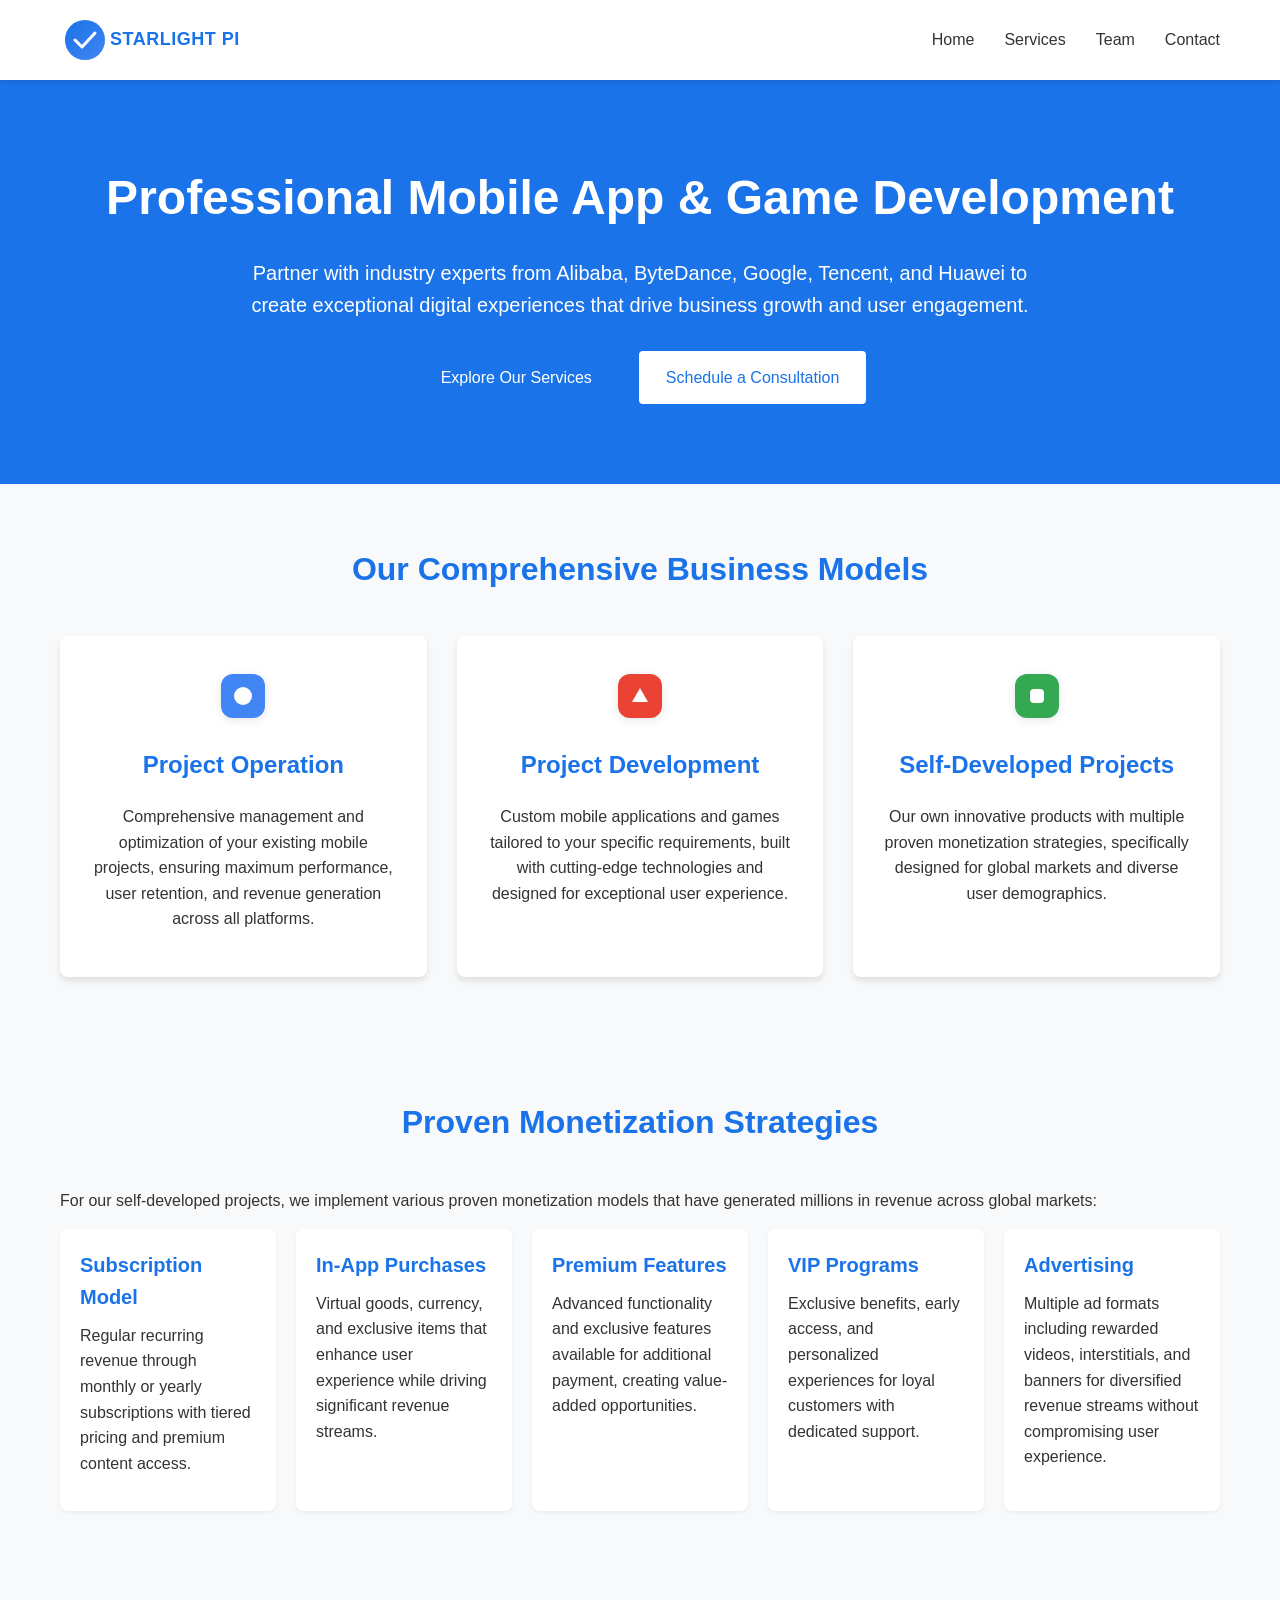
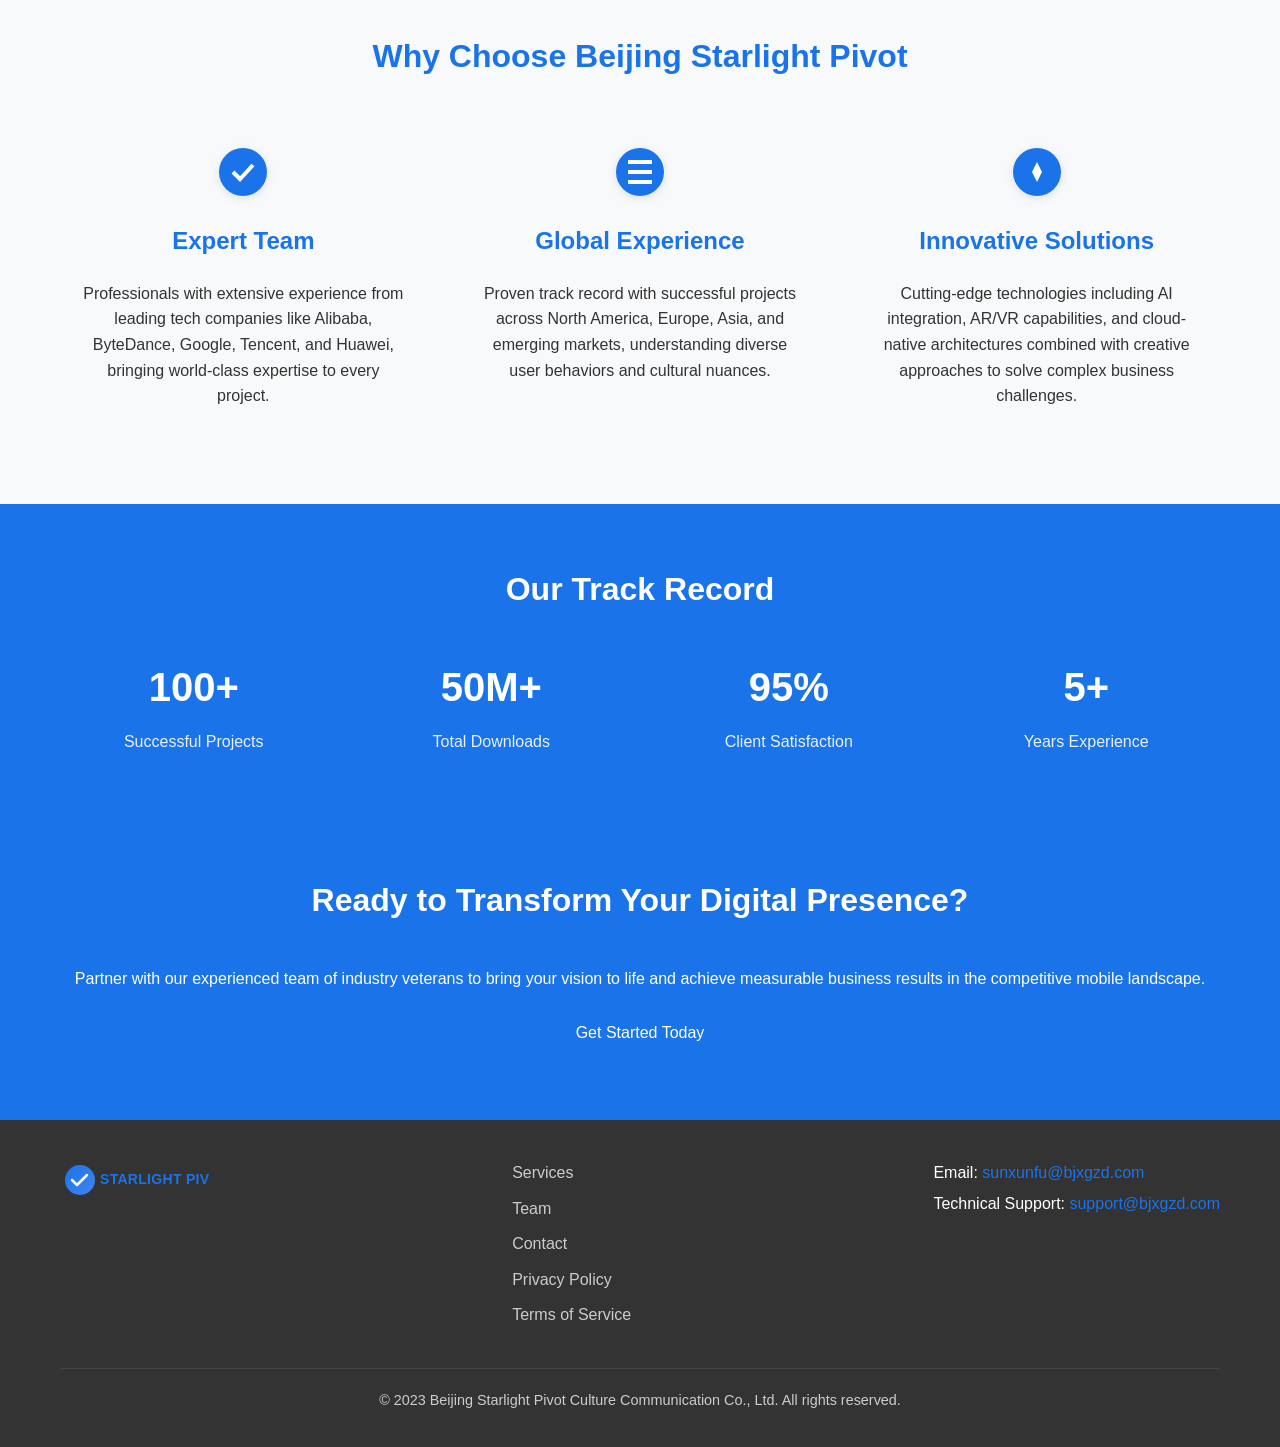
==== index.html @ 8cad846f "work" ====
<!DOCTYPE html>
<html lang="en">
<head>
    <meta charset="UTF-8">
    <meta name="viewport" content="width=device-width, initial-scale=1.0">
    <meta name="description" content="Beijing Starlight Pivot Culture Communication Co., Ltd - Professional mobile application and game development services for global markets with expertise from top tech companies">
    <meta name="keywords" content="mobile app development, game development, app operation, custom development, Beijing Starlight Pivot, Alibaba, ByteDance, Google, Tencent, Huawei">
    <title>Beijing Starlight Pivot Culture Communication Co., Ltd</title>
    <link rel="stylesheet" href="css/styles.css">
    <link rel="canonical" href="https://bjxgzd.com">
    <link rel="alternate" hreflang="en" href="https://bjxgzd.com">
    <link rel="alternate" hreflang="zh" href="https://bjxgzd.com/zh">
</head>
<body>
    <!-- Header -->
    <header class="header">
        <div class="container">
            <div class="logo">
                <svg width="180" height="50" viewBox="0 0 180 50">
                    <defs>
                        <linearGradient id="logoGradient" x1="0%" y1="0%" x2="100%" y2="100%">
                            <stop offset="0%" style="stop-color:#1a73e8;stop-opacity:1" />
                            <stop offset="100%" style="stop-color:#4285f4;stop-opacity:1" />
                        </linearGradient>
                        <filter id="logoGlow" x="-20%" y="-20%" width="140%" height="140%">
                            <feGaussianBlur in="SourceAlpha" stdDeviation="2" result="blur"/>
                            <feOffset dx="0" dy="1" result="offsetBlur"/>
                            <feComposite in="SourceAlpha" in2="offsetBlur" operator="out" result="outerGlow"/>
                            <feFlood flood-color="#1a73e8" flood-opacity="0.3" result="glowColor"/>
                            <feComposite in="glowColor" in2="outerGlow" operator="in" result="coloredGlow"/>
                            <feMerge>
                                <feMergeNode in="coloredGlow"/>
                                <feMergeNode in="SourceGraphic"/>
                            </feMerge>
                        </filter>
                    </defs>
                    <!-- Logo Icon -->
                    <circle cx="25" cy="25" r="20" fill="url(#logoGradient)" filter="url(#logoGlow)"/>
                    <path d="M15,25 L22,32 L35,18" stroke="white" stroke-width="3" fill="none" stroke-linecap="round" stroke-linejoin="round"/>
                    <!-- Logo Text -->
                    <text x="50" y="30" fill="#1a73e8" font-family="'Segoe UI', Tahoma, Geneva, Verdana, sans-serif" font-size="18" font-weight="700" letter-spacing="0.5">STARLIGHT PIVOT</text>
                </svg>
            </div>
            <nav class="nav">
                <ul>
                    <li><a href="index.html" class="active">Home</a></li>
                    <li><a href="services.html">Services</a></li>
                    <li><a href="team.html">Team</a></li>
                    <li><a href="contact.html">Contact</a></li>
                </ul>
            </nav>
        </div>
    </header>

    <!-- Hero Section -->
    <section class="hero">
        <div class="container">
            <h1>Professional Mobile App & Game Development</h1>
            <p>Partner with industry experts from Alibaba, ByteDance, Google, Tencent, and Huawei to create exceptional digital experiences that drive business growth and user engagement.</p>
            <div class="cta-buttons">
                <a href="services.html" class="btn primary">Explore Our Services</a>
                <a href="contact.html" class="btn secondary">Schedule a Consultation</a>
            </div>
        </div>
    </section>

    <!-- Services Overview -->
    <section class="services-overview">
        <div class="container">
            <h2>Our Comprehensive Business Models</h2>
            <div class="services-grid">
                <div class="service-card">
                    <div class="icon">
                        <svg width="60" height="60" viewBox="0 0 60 60">
                            <rect x="8" y="8" width="44" height="44" fill="#4285f4" rx="12"/>
                            <circle cx="30" cy="30" r="9" fill="white"/>
                        </svg>
                    </div>
                    <h3>Project Operation</h3>
                    <p>Comprehensive management and optimization of your existing mobile projects, ensuring maximum performance, user retention, and revenue generation across all platforms.</p>
                </div>
                <div class="service-card">
                    <div class="icon">
                        <svg width="60" height="60" viewBox="0 0 60 60">
                            <rect x="8" y="8" width="44" height="44" fill="#ea4335" rx="12"/>
                            <polygon points="30,22 38,36 22,36" fill="white"/>
                        </svg>
                    </div>
                    <h3>Project Development</h3>
                    <p>Custom mobile applications and games tailored to your specific requirements, built with cutting-edge technologies and designed for exceptional user experience.</p>
                </div>
                <div class="service-card">
                    <div class="icon">
                        <svg width="60" height="60" viewBox="0 0 60 60">
                            <rect x="8" y="8" width="44" height="44" fill="#34a853" rx="12"/>
                            <rect x="23" y="23" width="14" height="14" fill="white" rx="4"/>
                        </svg>
                    </div>
                    <h3>Self-Developed Projects</h3>
                    <p>Our own innovative products with multiple proven monetization strategies, specifically designed for global markets and diverse user demographics.</p>
                </div>
            </div>
        </div>
    </section>

    <!-- Monetization Models -->
    <section class="monetization">
        <div class="container">
            <h2>Proven Monetization Strategies</h2>
            <p>For our self-developed projects, we implement various proven monetization models that have generated millions in revenue across global markets:</p>
            <div class="monetization-list">
                <div class="monetization-item">
                    <h4>Subscription Model</h4>
                    <p>Regular recurring revenue through monthly or yearly subscriptions with tiered pricing and premium content access.</p>
                </div>
                <div class="monetization-item">
                    <h4>In-App Purchases</h4>
                    <p>Virtual goods, currency, and exclusive items that enhance user experience while driving significant revenue streams.</p>
                </div>
                <div class="monetization-item">
                    <h4>Premium Features</h4>
                    <p>Advanced functionality and exclusive features available for additional payment, creating value-added opportunities.</p>
                </div>
                <div class="monetization-item">
                    <h4>VIP Programs</h4>
                    <p>Exclusive benefits, early access, and personalized experiences for loyal customers with dedicated support.</p>
                </div>
                <div class="monetization-item">
                    <h4>Advertising</h4>
                    <p>Multiple ad formats including rewarded videos, interstitials, and banners for diversified revenue streams without compromising user experience.</p>
                </div>
            </div>
        </div>
    </section>

    <!-- Why Choose Us -->
    <section class="why-choose">
        <div class="container">
            <h2>Why Choose Beijing Starlight Pivot</h2>
            <div class="features">
                <div class="feature">
                    <svg width="60" height="60" viewBox="0 0 60 60">
                        <circle cx="30" cy="30" r="24" fill="#1a73e8"/>
                        <path d="M20,30 L27,37 L40,23" stroke="white" stroke-width="4" fill="none"/>
                    </svg>
                    <h3>Expert Team</h3>
                    <p>Professionals with extensive experience from leading tech companies like Alibaba, ByteDance, Google, Tencent, and Huawei, bringing world-class expertise to every project.</p>
                </div>
                <div class="feature">
                    <svg width="60" height="60" viewBox="0 0 60 60">
                        <circle cx="30" cy="30" r="24" fill="#1a73e8"/>
                        <path d="M18,20 L42,20 M18,30 L42,30 M18,40 L42,40" stroke="white" stroke-width="4"/>
                    </svg>
                    <h3>Global Experience</h3>
                    <p>Proven track record with successful projects across North America, Europe, Asia, and emerging markets, understanding diverse user behaviors and cultural nuances.</p>
                </div>
                <div class="feature">
                    <svg width="60" height="60" viewBox="0 0 60 60">
                        <circle cx="30" cy="30" r="24" fill="#1a73e8"/>
                        <path d="M30,20 L35,30 L30,40 L25,30 Z" fill="white"/>
                    </svg>
                    <h3>Innovative Solutions</h3>
                    <p>Cutting-edge technologies including AI integration, AR/VR capabilities, and cloud-native architectures combined with creative approaches to solve complex business challenges.</p>
                </div>
            </div>
        </div>
    </section>

    <!-- Success Metrics -->
    <section class="success-metrics">
        <div class="container">
            <h2>Our Track Record</h2>
            <div class="metrics-grid">
                <div class="metric">
                    <div class="metric-number">100+</div>
                    <div class="metric-label">Successful Projects</div>
                </div>
                <div class="metric">
                    <div class="metric-number">50M+</div>
                    <div class="metric-label">Total Downloads</div>
                </div>
                <div class="metric">
                    <div class="metric-number">95%</div>
                    <div class="metric-label">Client Satisfaction</div>
                </div>
                <div class="metric">
                    <div class="metric-number">5+</div>
                    <div class="metric-label">Years Experience</div>
                </div>
            </div>
        </div>
    </section>

    <!-- CTA Section -->
    <section class="cta">
        <div class="container">
            <h2>Ready to Transform Your Digital Presence?</h2>
            <p>Partner with our experienced team of industry veterans to bring your vision to life and achieve measurable business results in the competitive mobile landscape.</p>
            <a href="contact.html" class="btn primary">Get Started Today</a>
        </div>
    </section>

    <!-- Footer -->
    <footer class="footer">
        <div class="container">
            <div class="footer-content">
                <div class="footer-logo">
                    <svg width="150" height="40" viewBox="0 0 150 40">
                        <defs>
                            <linearGradient id="footerLogoGradient" x1="0%" y1="0%" x2="100%" y2="100%">
                                <stop offset="0%" style="stop-color:#1a73e8;stop-opacity:1" />
                                <stop offset="100%" style="stop-color:#4285f4;stop-opacity:1" />
                            </linearGradient>
                        </defs>
                        <!-- Footer Logo Icon -->
                        <circle cx="20" cy="20" r="15" fill="url(#footerLogoGradient)"/>
                        <path d="M12,20 L17,25 L27,15" stroke="white" stroke-width="2.5" fill="none" stroke-linecap="round" stroke-linejoin="round"/>
                        <!-- Footer Logo Text -->
                        <text x="40" y="24" fill="#1a73e8" font-family="'Segoe UI', Tahoma, Geneva, Verdana, sans-serif" font-size="14" font-weight="700" letter-spacing="0.3">STARLIGHT PIVOT</text>
                    </svg>
                </div>
                <div class="footer-links">
                    <ul>
                        <li><a href="services.html">Services</a></li>
                        <li><a href="team.html">Team</a></li>
                        <li><a href="contact.html">Contact</a></li>
                        <li><a href="privacy.html">Privacy Policy</a></li>
                        <li><a href="terms.html">Terms of Service</a></li>
                    </ul>
                </div>
                <div class="footer-contact">
                    <p>Email: <a href="mailto:sunxunfu@bjxgzd.com">sunxunfu@bjxgzd.com</a></p>
                    <p>Technical Support: <a href="mailto:support@bjxgzd.com">support@bjxgzd.com</a></p>
                </div>
            </div>
            <div class="footer-bottom">
                <p>&copy; 2023 Beijing Starlight Pivot Culture Communication Co., Ltd. All rights reserved.</p>
            </div>
        </div>
    </footer>

    <script src="js/main.js"></script>
</body>
</html>
---- css/styles.css ----
/* Base Styles */
* {
    margin: 0;
    padding: 0;
    box-sizing: border-box;
}

body {
    font-family: -apple-system, BlinkMacSystemFont, 'Segoe UI', Roboto, 'Helvetica Neue', Arial, sans-serif;
    line-height: 1.6;
    color: #333;
    background-color: #f8f9fa;
}

.container {
    width: 100%;
    max-width: 1200px;
    margin: 0 auto;
    padding: 0 20px;
}

h1, h2, h3 {
    margin-bottom: 20px;
    color: #1a73e8;
}

h1 {
    font-size: 2.5rem;
}

h2 {
    font-size: 2rem;
    text-align: center;
    margin-bottom: 40px;
}

h3 {
    font-size: 1.5rem;
}

h4 {
    font-size: 1.25rem;
    margin-bottom: 10px;
    color: #1a73e8;
}

p {
    margin-bottom: 15px;
}

a {
    text-decoration: none;
    color: #1a73e8;
}

.required {
    color: #ea4335;
    font-weight: bold;
}

em {
    font-style: italic;
    color: #666;
}

/* Header Styles */
.header {
    background-color: #fff;
    box-shadow: 0 2px 4px rgba(0,0,0,0.1);
    position: sticky;
    top: 0;
    z-index: 1000;
}

.header .container {
    display: flex;
    justify-content: space-between;
    align-items: center;
    padding: 15px 20px;
}

.nav ul {
    display: flex;
    list-style: none;
}

.nav li {
    margin-left: 30px;
}

.nav a {
    font-weight: 500;
    color: #333;
    transition: color 0.3s;
}

.nav a:hover, .nav a.active {
    color: #1a73e8;
}

/* Hero Section */
.hero {
    background-color: #1a73e8;
    color: white;
    padding: 80px 0;
    text-align: center;
}

.hero h1 {
    color: white;
    font-size: 3rem;
    margin-bottom: 20px;
}

.hero p {
    font-size: 1.25rem;
    margin-bottom: 30px;
    max-width: 800px;
    margin-left: auto;
    margin-right: auto;
}

.cta-buttons {
    display: flex;
    justify-content: center;
    gap: 20px;
}

/* Buttons */
.btn {
    display: inline-block;
    padding: 12px 25px;
    border-radius: 4px;
    font-weight: 500;
    transition: all 0.3s;
    text-align: center;
}

.btn.primary {
    background-color: #1a73e8;
    color: white;
    border: 2px solid #1a73e8;
}

.btn.primary:hover {
    background-color: white;
    color: #1a73e8;
}

.btn.secondary {
    background-color: white;
    color: #1a73e8;
    border: 2px solid white;
}

.btn.secondary:hover {
    background-color: #1a73e8;
    color: white;
}

/* Services Overview */
.services-overview {
    padding: 60px 0;
    background-color: #f8f9fa;
}

.services-grid {
    display: grid;
    grid-template-columns: repeat(3, 1fr);
    gap: 30px;
}

.service-card {
    background-color: white;
    padding: 30px;
    border-radius: 8px;
    box-shadow: 0 4px 6px rgba(0,0,0,0.1);
    text-align: center;
    transition: transform 0.3s;
}

.service-card:hover {
    transform: translateY(-5px);
}

.service-card .icon {
    margin-bottom: 20px;
}

/* Success Metrics */
.success-metrics {
    padding: 60px 0;
    background-color: #1a73e8;
    color: white;
}

.success-metrics h2 {
    color: white;
    text-align: center;
}

.metrics-grid {
    display: grid;
    grid-template-columns: repeat(4, 1fr);
    gap: 30px;
}

.metric {
    text-align: center;
}

.metric-number {
    font-size: 2.5rem;
    font-weight: bold;
    margin-bottom: 10px;
}

.metric-label {
    font-size: 1rem;
    opacity: 0.9;
}

/* Monetization */
.monetization {
    padding: 60px 0;
}

.monetization-list {
    display: grid;
    grid-template-columns: repeat(5, 1fr);
    gap: 20px;
}

.monetization-item {
    background-color: white;
    padding: 20px;
    border-radius: 8px;
    box-shadow: 0 2px 4px rgba(0,0,0,0.05);
}

.monetization-item h4 {
    color: #1a73e8;
    margin-bottom: 10px;
}

/* Why Choose Us */
.why-choose {
    padding: 60px 0;
    background-color: #f8f9fa;
}

.features {
    display: grid;
    grid-template-columns: repeat(3, 1fr);
    gap: 30px;
}

.feature {
    text-align: center;
    padding: 20px;
}

.feature svg {
    margin-bottom: 15px;
}

/* Main Services */
.main-services {
    padding: 60px 0;
}

.service-tabs {
    display: flex;
    justify-content: center;
    margin-bottom: 40px;
    flex-wrap: wrap;
}

.tab {
    background-color: #f8f9fa;
    padding: 15px 30px;
    margin: 0 10px 10px;
    border-radius: 8px;
    cursor: pointer;
    transition: all 0.3s;
    text-align: center;
}

.tab:hover {
    background-color: #e9ecef;
}

.tab.active {
    background-color: #1a73e8;
    color: white;
}

.tab h3 {
    margin-bottom: 0;
    font-size: 1.25rem;
}

.tab-content {
    display: none;
}

.tab-content.active {
    display: block;
    animation: fadeIn 0.5s ease-in;
}

@keyframes fadeIn {
    from { opacity: 0; }
    to { opacity: 1; }
}

.service-detail h2 {
    text-align: left;
    margin-bottom: 25px;
}

.service-features, .service-process, .development-stages, .monetization-models, .partnership-opportunities {
    margin-bottom: 40px;
}

.process-steps, .stages-grid, .models-grid {
    display: grid;
    grid-template-columns: repeat(auto-fit, minmax(250px, 1fr));
    gap: 30px;
    margin-top: 20px;
}

.step, .stage-card, .model-card {
    background-color: white;
    padding: 25px;
    border-radius: 8px;
    box-shadow: 0 2px 4px rgba(0,0,0,0.05);
    text-align: center;
}

.step-number {
    background-color: #1a73e8;
    color: white;
    width: 40px;
    height: 40px;
    border-radius: 50%;
    display: flex;
    align-items: center;
    justify-content: center;
    margin: 0 auto 15px;
    font-weight: bold;
    font-size: 1.25rem;
}

.tech-tags {
    display: flex;
    flex-wrap: wrap;
    gap: 10px;
    margin-top: 15px;
}

.tech-tag {
    background-color: #e3f2fd;
    color: #1a73e8;
    padding: 5px 12px;
    border-radius: 15px;
    font-size: 0.875rem;
    font-weight: 500;
}

.indicators-grid {
    display: grid;
    grid-template-columns: repeat(auto-fit, minmax(200px, 1fr));
    gap: 20px;
    margin-top: 20px;
}

.indicator {
    background-color: white;
    padding: 20px;
    border-radius: 8px;
    box-shadow: 0 2px 4px rgba(0,0,0,0.05);
    text-align: center;
}

.indicator h4 {
    color: #1a73e8;
    margin-bottom: 5px;
    font-size: 1.125rem;
}

/* Team Pages */
.team-overview, .departments, .team-culture, .career-opportunities {
    padding: 60px 0;
}

.team-stats {
    display: grid;
    grid-template-columns: repeat(auto-fit, minmax(150px, 1fr));
    gap: 30px;
    margin-top: 30px;
    text-align: center;
}

.stat-number {
    font-size: 2.5rem;
    font-weight: bold;
    color: #1a73e8;
}

.stat-label {
    font-size: 0.875rem;
    color: #666;
}

.team-categories {
    margin-top: 30px;
}

.category {
    margin-bottom: 40px;
}

.team-members {
    display: grid;
    grid-template-columns: repeat(auto-fit, minmax(280px, 1fr));
    gap: 30px;
    margin-top: 20px;
}

.team-member {
    background-color: white;
    padding: 25px;
    border-radius: 8px;
    box-shadow: 0 2px 4px rgba(0,0,0,0.05);
    text-align: center;
}

.member-avatar {
    margin-bottom: 15px;
}

.member-avatar svg {
    width: 100px;
    height: 100px;
}

.title {
    color: #1a73e8;
    font-weight: 500;
    margin: 10px 0 5px;
}

.bio {
    color: #666;
    font-size: 0.9rem;
    margin-bottom: 15px;
}

.skills {
    display: flex;
    flex-wrap: wrap;
    justify-content: center;
    gap: 8px;
    margin-top: 10px;
}

.skill {
    background-color: #e3f2fd;
    color: #1a73e8;
    padding: 4px 10px;
    border-radius: 12px;
    font-size: 0.75rem;
    font-weight: 500;
}

.culture-values {
    display: grid;
    grid-template-columns: repeat(auto-fit, minmax(200px, 1fr));
    gap: 30px;
    margin-top: 30px;
}

.value {
    text-align: center;
}

.value-icon {
    margin-bottom: 15px;
}

.positions-grid {
    display: grid;
    grid-template-columns: repeat(auto-fit, minmax(250px, 1fr));
    gap: 20px;
    margin-top: 20px;
}

.position {
    background-color: white;
    padding: 20px;
    border-radius: 8px;
    box-shadow: 0 2px 4px rgba(0,0,0,0.05);
}

/* Contact Pages */
.contact-info, .contact-form, .office-map, .business-hours, .faq, .response-guarantee {
    padding: 60px 0;
}

.contact-grid {
    display: grid;
    grid-template-columns: repeat(auto-fit, minmax(250px, 1fr));
    gap: 30px;
}

.contact-card {
    background-color: white;
    padding: 30px;
    border-radius: 8px;
    box-shadow: 0 2px 4px rgba(0,0,0,0.05);
    text-align: center;
}

.contact-icon {
    margin-bottom: 20px;
}

.form-row {
    display: grid;
    grid-template-columns: repeat(auto-fit, minmax(300px, 1fr));
    gap: 20px;
    margin-bottom: 20px;
}

.form-group {
    margin-bottom: 20px;
}

.form-group label {
    display: block;
    margin-bottom: 8px;
    font-weight: 500;
}

.form-group input,
.form-group select,
.form-group textarea {
    width: 100%;
    padding: 12px;
    border: 1px solid #ddd;
    border-radius: 4px;
    font-family: inherit;
    font-size: 1rem;
}

.form-group input:focus,
.form-group select:focus,
.form-group textarea:focus {
    outline: none;
    border-color: #1a73e8;
    box-shadow: 0 0 0 2px rgba(26, 115, 232, 0.2);
}

.form-message {
    margin-top: 20px;
    padding: 15px;
    border-radius: 4px;
}

.form-message .success {
    background-color: #d4edda;
    color: #155724;
    padding: 10px;
    border-radius: 4px;
}

.map-container {
    margin-top: 30px;
}

.hours-grid {
    display: grid;
    grid-template-columns: repeat(auto-fit, minmax(250px, 1fr));
    gap: 30px;
    margin-top: 30px;
}

.timezones {
    display: grid;
    grid-template-columns: repeat(auto-fit, minmax(200px, 1fr));
    gap: 20px;
    margin-top: 20px;
}

.timezone {
    background-color: white;
    padding: 15px;
    border-radius: 8px;
    box-shadow: 0 2px 4px rgba(0,0,0,0.05);
    text-align: center;
}

.faq-list {
    max-width: 800px;
    margin: 0 auto;
}

.faq-item {
    background-color: white;
    padding: 25px;
    border-radius: 8px;
    box-shadow: 0 2px 4px rgba(0,0,0,0.05);
    margin-bottom: 20px;
}

.guarantee-items {
    display: grid;
    grid-template-columns: repeat(auto-fit, minmax(250px, 1fr));
    gap: 30px;
    margin-top: 30px;
}

.guarantee-item {
    background-color: white;
    padding: 30px;
    border-radius: 8px;
    box-shadow: 0 2px 4px rgba(0,0,0,0.05);
    text-align: center;
}

.guarantee-item h3 {
    color: #1a73e8;
    margin-bottom: 10px;
}

/* Portfolio and Project Showcase */
.portfolio-grid {
    display: grid;
    grid-template-columns: repeat(auto-fit, minmax(280px, 1fr));
    gap: 30px;
    margin-top: 20px;
}

.portfolio-item {
    background-color: white;
    border-radius: 8px;
    box-shadow: 0 2px 4px rgba(0,0,0,0.05);
    overflow: hidden;
}

.portfolio-image {
    margin-bottom: 15px;
}

.monetization-tags {
    display: flex;
    flex-wrap: wrap;
    gap: 8px;
    margin-top: 10px;
    justify-content: center;
}

.tag {
    background-color: #e3f2fd;
    color: #1a73e8;
    padding: 4px 10px;
    border-radius: 12px;
    font-size: 0.75rem;
    font-weight: 500;
}

/* CTA Section */
.cta {
    padding: 60px 0;
    background-color: #1a73e8;
    color: white;
    text-align: center;
}

.cta h2, .cta p {
    color: white;
}

/* Footer */
.footer {
    background-color: #333;
    color: white;
    padding: 40px 0 20px;
}

.footer-content {
    display: flex;
    justify-content: space-between;
    margin-bottom: 30px;
}

.footer-links ul {
    list-style: none;
}

.footer-links li {
    margin-bottom: 10px;
}

.footer-links a {
    color: #ccc;
}

.footer-links a:hover {
    color: white;
}

.footer-contact p {
    margin-bottom: 5px;
}

.footer-contact a {
    color: #1a73e8;
}

.footer-bottom {
    text-align: center;
    padding-top: 20px;
    border-top: 1px solid #444;
    font-size: 0.9rem;
    color: #ccc;
}

/* Responsive Design */
@media (max-width: 992px) {
    .services-grid, .monetization-list, .features, .metrics-grid {
        grid-template-columns: repeat(2, 1fr);
    }
    
    .hero h1 {
        font-size: 2.5rem;
    }
    
    .form-row {
        grid-template-columns: 1fr;
    }
}

@media (max-width: 768px) {
    .header .container {
        flex-direction: column;
        text-align: center;
    }
    
    .nav ul {
        margin-top: 15px;
    }
    
    .nav li {
        margin: 0 10px;
    }
    
    .hero {
        padding: 60px 0;
    }
    
    .hero h1 {
        font-size: 2rem;
    }
    
    .cta-buttons {
        flex-direction: column;
        align-items: center;
    }
    
    .services-grid, .monetization-list, .features, .metrics-grid {
        grid-template-columns: 1fr;
    }
    
    .footer-content {
        flex-direction: column;
        text-align: center;
    }
    
    .tab {
        padding: 12px 20px;
        margin: 0 5px 10px;
    }
}

@media (max-width: 576px) {
    .hero h1 {
        font-size: 1.75rem;
    }
    
    h2 {
        font-size: 1.5rem;
    }
    
    h3 {
        font-size: 1.25rem;
    }
    
    .btn {
        width: 100%;
        margin-bottom: 10px;
    }
    
    .cta-buttons {
        flex-direction: column;
    }
}

/* Icon Styles - Optimized */
.service-card .icon,
.feature svg,
.value-icon svg,
.contact-icon svg,
.model-icon svg {
    margin-bottom: 20px;
    transition: all 0.3s ease;
    filter: drop-shadow(0 2px 4px rgba(0,0,0,0.1));
}

/* Icon click cursor */
.service-card .icon,
.feature svg,
.value-icon svg,
.contact-icon svg,
.model-icon svg {
    cursor: pointer;
    transition: transform 0.3s ease, filter 0.3s ease;
}

/* Selected icon state - prevents style override */
.icon-selected,
.icon-selected svg {
    transform: scale(1.1) !important;
    filter: drop-shadow(0 4px 12px rgba(26, 115, 232, 0.4)) !important;
    z-index: 10;
    position: relative;
}

/* Service Card Icons */
.service-card:hover .icon svg {
    transform: scale(1.1) translateY(-5px);
    filter: drop-shadow(0 4px 8px rgba(0,0,0,0.15));
}

.service-card .icon-selected svg {
    transform: scale(1.1) translateY(-5px) !important;
    filter: drop-shadow(0 4px 12px rgba(26, 115, 232, 0.4)) !important;
}

/* Feature Icons */
.feature svg {
    width: 60px;
    height: 60px;
}

.feature:hover svg {
    transform: scale(1.15);
    filter: drop-shadow(0 4px 12px rgba(26, 115, 232, 0.3));
}

.feature .icon-selected svg {
    transform: scale(1.15) !important;
    filter: drop-shadow(0 4px 12px rgba(26, 115, 232, 0.4)) !important;
}

/* Value Icons */
.value-icon svg {
    width: 70px;
    height: 70px;
}

.value:hover .value-icon svg {
    transform: scale(1.1) rotate(5deg);
    filter: drop-shadow(0 4px 12px rgba(26, 115, 232, 0.3));
}

.value .icon-selected svg {
    transform: scale(1.1) rotate(5deg) !important;
    filter: drop-shadow(0 4px 12px rgba(26, 115, 232, 0.4)) !important;
}

/* Contact Icons */
.contact-icon svg {
    width: 70px;
    height: 70px;
}

.contact-card:hover .contact-icon svg {
    transform: scale(1.1) translateY(-3px);
    filter: drop-shadow(0 6px 12px rgba(26, 115, 232, 0.25));
}

.contact-card .icon-selected svg {
    transform: scale(1.1) translateY(-3px) !important;
    filter: drop-shadow(0 6px 12px rgba(26, 115, 232, 0.4)) !important;
}

/* Model Icons */
.model-icon svg {
    width: 60px;
    height: 60px;
    margin: 0 auto 15px;
}

.model-card:hover .model-icon svg {
    transform: scale(1.15) rotate(3deg);
    filter: drop-shadow(0 4px 8px rgba(26, 115, 232, 0.2));
}

/* Avatar Icons */
.member-avatar svg {
    width: 100px;
    height: 100px;
    transition: all 0.3s ease;
    border-radius: 50%;
    overflow: hidden;
}

.team-member:hover .member-avatar svg {
    transform: scale(1.05) rotate(2deg);
    filter: drop-shadow(0 6px 12px rgba(0,0,0,0.15));
}

/* Step Number Icons */
.step-number {
    background: linear-gradient(135deg, #1a73e8, #4285f4);
    color: white;
    width: 45px;
    height: 45px;
    border-radius: 50%;
    display: flex;
    align-items: center;
    justify-content: center;
    margin: 0 auto 20px;
    font-weight: bold;
    font-size: 1.3rem;
    box-shadow: 0 4px 8px rgba(26, 115, 232, 0.3);
    transition: all 0.3s ease;
}

.step:hover .step-number {
    transform: scale(1.1) translateY(-3px);
    box-shadow: 0 6px 16px rgba(26, 115, 232, 0.4);
}

/* Enhanced SVG styling */
svg {
    vertical-align: middle;
}

/* Icon color variations for better visual distinction */
.icon-primary { fill: #1a73e8; }
.icon-secondary { fill: #4285f4; }
.icon-accent { fill: #ea4335; }
.icon-success { fill: #34a853; }
.icon-warning { fill: #fbbc05; }
.icon-info { fill: #9c27b0; }

/* White stroke/fill for contrast */
.icon-white-stroke { stroke: white; }
.icon-white-fill { fill: white; }

/* Optimized icon containers */
.icon-container {
    display: inline-flex;
    align-items: center;
    justify-content: center;
    margin-bottom: 15px;
}

/* Responsive icon sizing */
@media (max-width: 768px) {
    .service-card .icon svg,
    .feature svg,
    .value-icon svg,
    .contact-icon svg,
    .model-icon svg {
        transform: none !important;
        filter: none !important;
    }
    
    .member-avatar svg {
        transform: none !important;
        filter: none !important;
    }
    
    .step-number {
        transform: none !important;
        box-shadow: 0 2px 4px rgba(26, 115, 232, 0.2) !important;
    }
}

/* Modal Styles for Icon Content */
.modal-overlay {
    position: fixed;
    top: 0;
    left: 0;
    width: 100%;
    height: 100%;
    background-color: rgba(0, 0, 0, 0.7);
    display: flex;
    justify-content: center;
    align-items: center;
    z-index: 1000;
    opacity: 0;
    visibility: hidden;
    transition: opacity 0.3s ease, visibility 0.3s ease;
}

.modal-overlay.active {
    opacity: 1;
    visibility: visible;
}

.modal-content {
    background: white;
    border-radius: 16px;
    padding: 30px;
    max-width: 600px;
    width: 90%;
    max-height: 80vh;
    overflow-y: auto;
    box-shadow: 0 20px 40px rgba(0, 0, 0, 0.3);
    transform: scale(0.9);
    transition: transform 0.3s ease;
}

.modal-overlay.active .modal-content {
    transform: scale(1);
}

.modal-header {
    display: flex;
    justify-content: space-between;
    align-items: center;
    margin-bottom: 20px;
    padding-bottom: 15px;
    border-bottom: 2px solid #f0f0f0;
}

.modal-title {
    font-size: 1.5rem;
    font-weight: bold;
    color: #1a73e8;
    margin: 0;
}

.modal-close {
    background: none;
    border: none;
    font-size: 1.5rem;
    cursor: pointer;
    color: #666;
    width: 36px;
    height: 36px;
    border-radius: 50%;
    display: flex;
    align-items: center;
    justify-content: center;
    transition: background-color 0.2s ease;
}

.modal-close:hover {
    background-color: #f0f0f0;
    color: #1a73e8;
}

.modal-body {
    line-height: 1.6;
    color: #333;
}

.modal-icon {
    text-align: center;
    margin-bottom: 20px;
}

.modal-icon svg {
    width: 80px;
    height: 80px;
    margin: 0 auto;
}

/* Responsive modal */
@media (max-width: 768px) {
    .modal-content {
        padding: 20px;
        margin: 20px;
    }
    
    .modal-title {
        font-size: 1.25rem;
    }
    
    .modal-icon svg {
        width: 60px;
        height: 60px;
    }
}

/* Icon click cursor */
.service-card .icon,
.feature svg,
.value-icon svg,
.contact-icon svg,
.model-icon svg,
.member-avatar svg {
    cursor: pointer;
}

/* Ensure icons have enough space and are not clipped */
.icon, .contact-icon {
    display: inline-block;
    overflow: visible; /* Ensure content is not clipped */
}

/* Adjust icon container padding if necessary */
.icon-container {
    padding: 10px; /* Add some padding to ensure icons are not too close to edges */
}
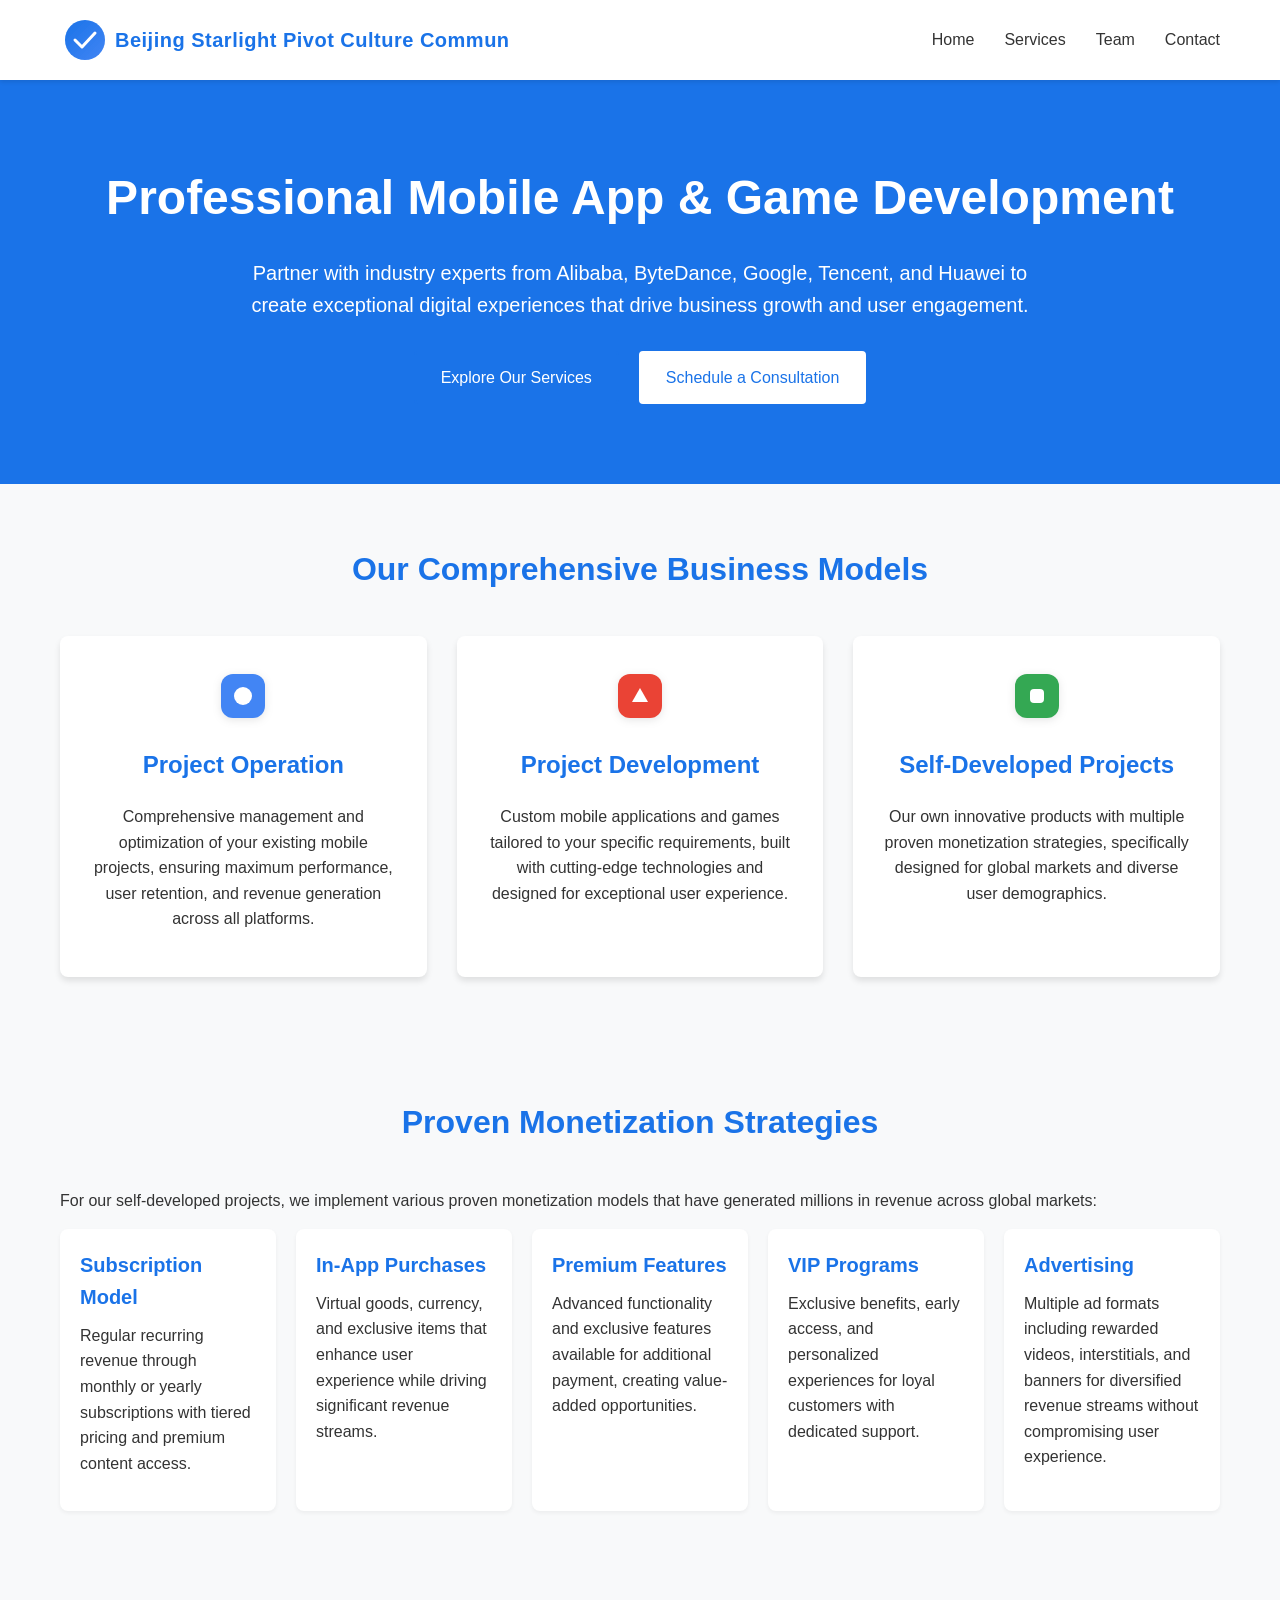
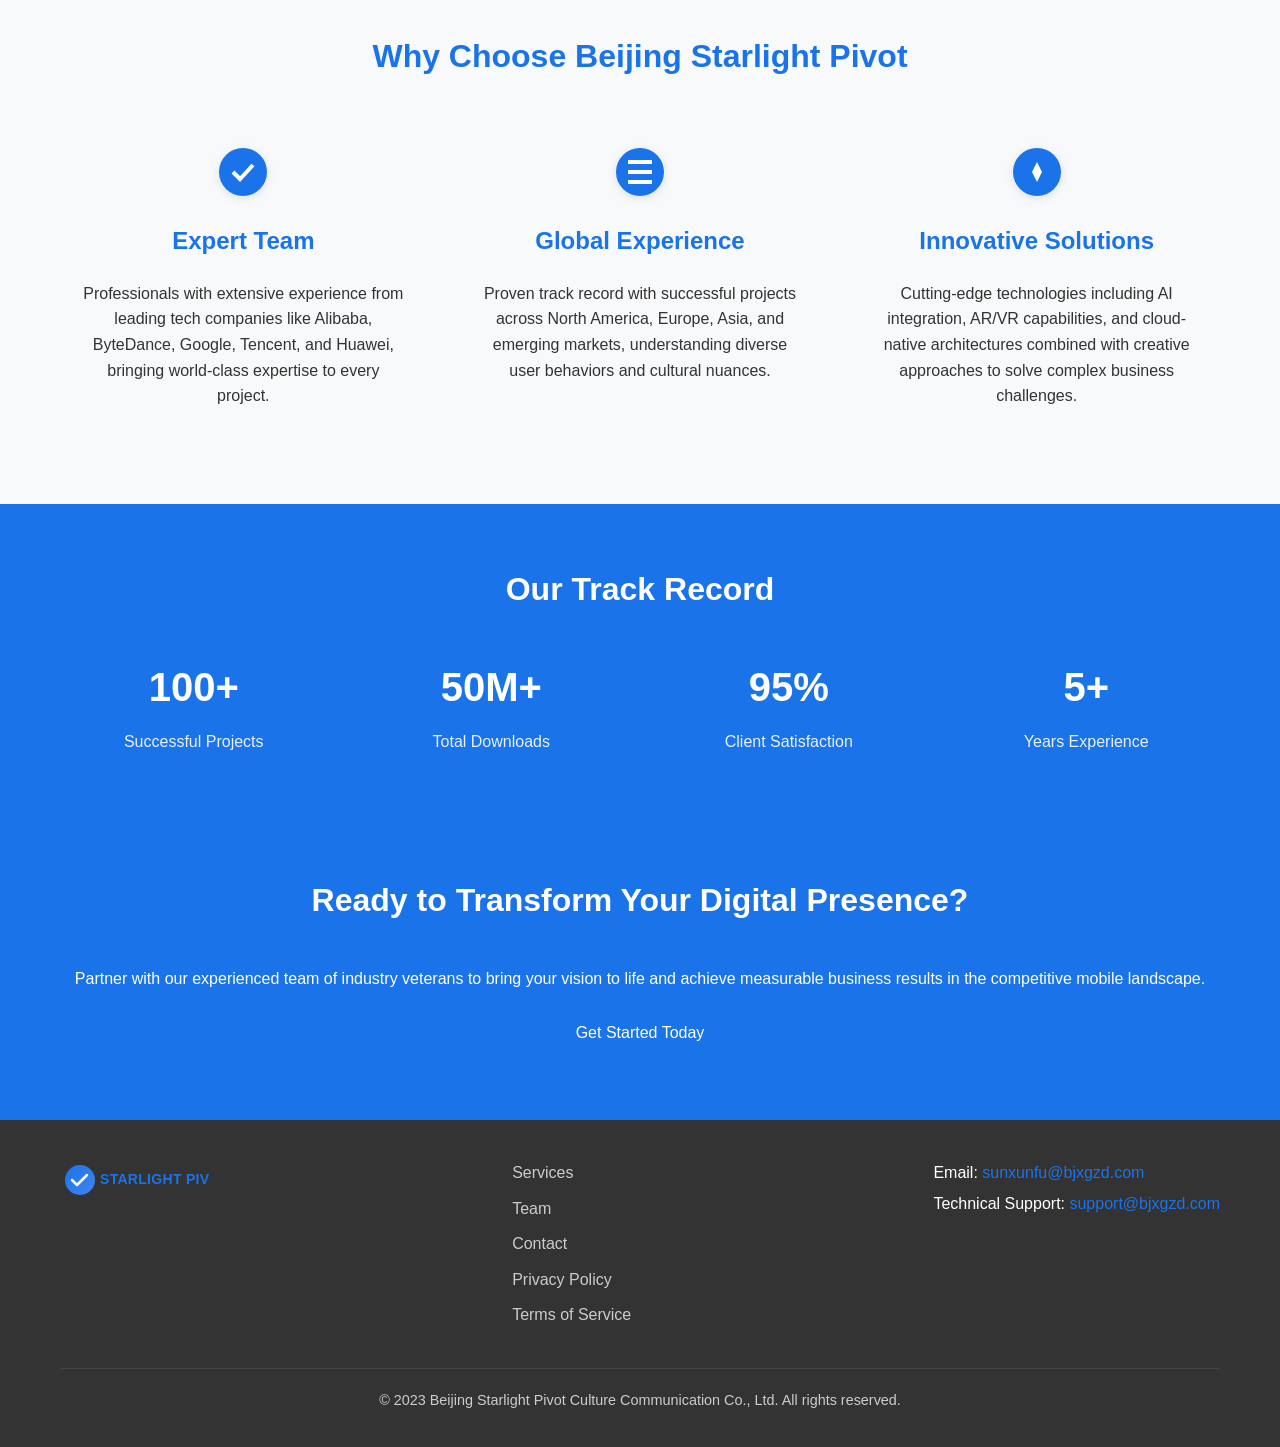
==== commit 1849ee4b: "1" ====
--- a/index.html
+++ b/index.html
@@ -16,7 +16,7 @@
     <header class="header">
         <div class="container">
             <div class="logo">
-                <svg width="180" height="50" viewBox="0 0 180 50">
+                <svg width="450" height="50" viewBox="0 0 450 50">
                     <defs>
                         <linearGradient id="logoGradient" x1="0%" y1="0%" x2="100%" y2="100%">
                             <stop offset="0%" style="stop-color:#1a73e8;stop-opacity:1" />
@@ -38,7 +38,7 @@
                     <circle cx="25" cy="25" r="20" fill="url(#logoGradient)" filter="url(#logoGlow)"/>
                     <path d="M15,25 L22,32 L35,18" stroke="white" stroke-width="3" fill="none" stroke-linecap="round" stroke-linejoin="round"/>
                     <!-- Logo Text -->
-                    <text x="50" y="30" fill="#1a73e8" font-family="'Segoe UI', Tahoma, Geneva, Verdana, sans-serif" font-size="18" font-weight="700" letter-spacing="0.5">STARLIGHT PIVOT</text>
+                    <text x="55" y="32" fill="#1a73e8" font-family="'Segoe UI', Tahoma, Geneva, Verdana, sans-serif" font-size="20" font-weight="700" letter-spacing="0.5">Beijing Starlight Pivot Culture Communication Co., Ltd.</text>
                 </svg>
             </div>
             <nav class="nav">
